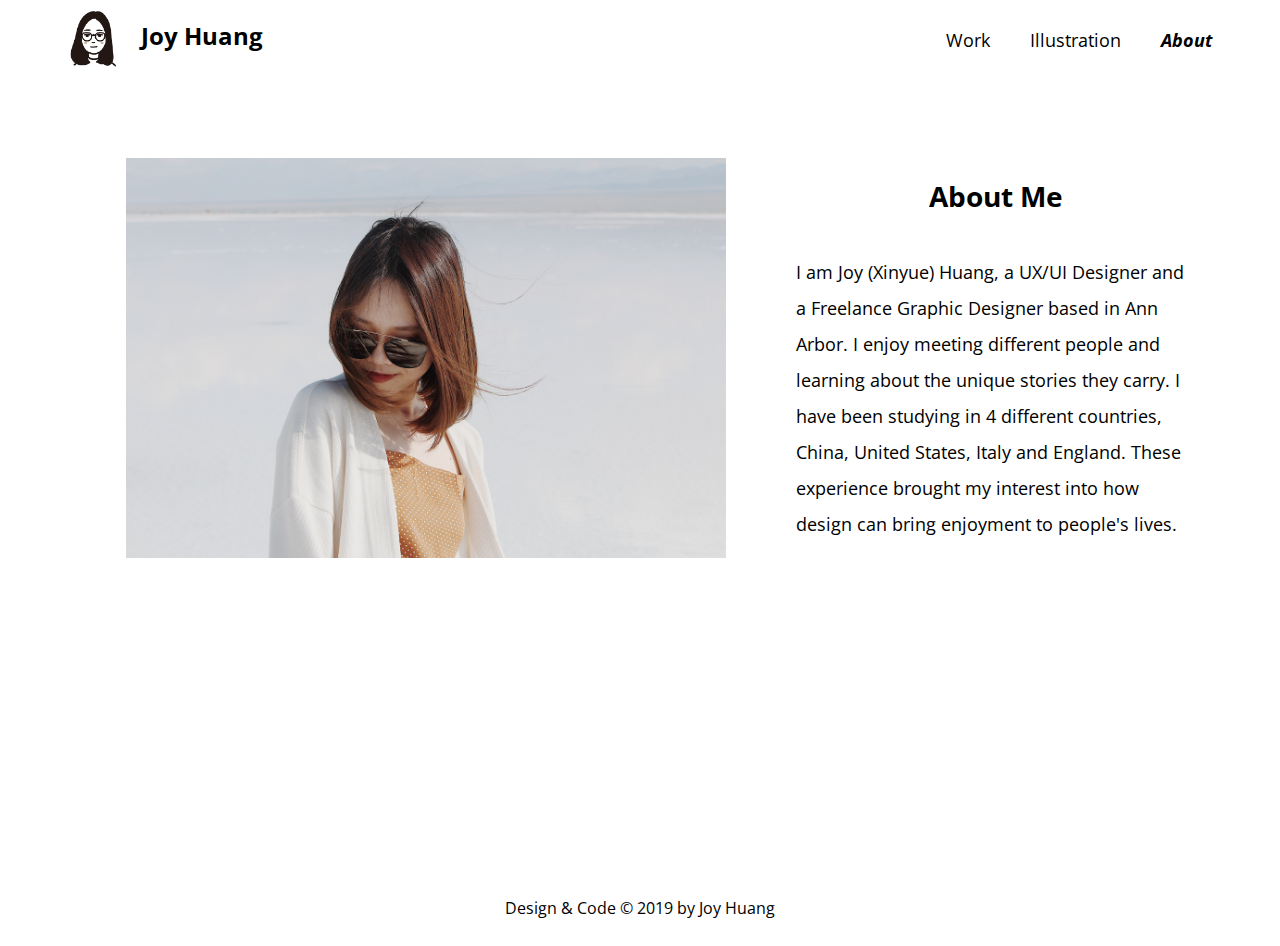
==== about.html @ 2769eb12 "fix axe violations" ====
<!DOCTYPE html>
<html lang="en">
  <head>
    <meta charset="utf-8">
    <meta name="viewport" content="width=device-width, initial-scale=1">
    <title>Joy Huang | About</title>
    <link rel="stylesheet" href="css/default.css">
    <link rel="stylesheet" href="css/style.css">
    <link rel="stylesheet" href="https://fonts.googleapis.com/css?family=Open+Sans:400,600,700">
    <link rel="stylesheet" href="https://use.fontawesome.com/releases/v5.7.2/css/all.css" integrity="sha384-fnmOCqbTlWIlj8LyTjo7mOUStjsKC4pOpQbqyi7RrhN7udi9RwhKkMHpvLbHG9Sr" crossorigin="anonymous">
  </head>

  <!-- Global Site Tag (gtag.js) - Google Analytics -->
  <script async src="https://www.googletagmanager.com/gtag/js?id=UA-133416033-2"></script>
  <script>
    window.dataLayer = window.dataLayer || [];
    function gtag(){dataLayer.push(arguments);}
    gtag('js', new Date());

    gtag('config', 'UA-133416033-2');
  </script>

  <body>
    <!-- Header with Nav-->
    <div class="header_bar sticky" id="myHeader">

      <header class="header_left">
        <a href="index.html"><img class="logo" src="images/fav_icon.png" alt="joy_logo"></a>
        <a href="index.html"><h1>Joy Huang</h1></a>
      </header>

      <nav class="header_right">
        <ul>
          <li><a href="index.html">Work</a></li>
          <li><a href="illustrations.html">Illustration</a></li>
          <li><a class="active" href="about.html">About</a></li>
        </ul>
      </nav>

    </div>

    <!-- Hero Image -->
    <main>

      <div class="about" id="content">
        <img src="images/profile_pic.png" alt="Joy Huang Photo">
        <div class="about-text-container">
          <h2>About Me</h2>
          <p>I am Joy (Xinyue) Huang, a UX/UI Designer and a Freelance Graphic Designer based in Ann Arbor. I enjoy meeting different people and learning about the unique stories they carry. I have been studying in 4 different countries, China, United States, Italy and England. These experience brought my interest into how design can bring enjoyment to people's lives.</p>
        </div>

      </div>


    </main>


    <!-- Footer -->
    <footer class="footer">
      <div class="social">
        <a href="https://www.linkedin.com/in/xinyue-huang-71036084/"><i class="fab fa-linkedin-in" aria-label="a linkedin logo"></i></a>
        <a href="https://www.instagram.com/heybigjoy/"><i class="fab fa-instagram" aria-label="an instagram logo"></i></a>
        <a href="https://dribbble.com/heybigjoy"><i class="fab fa-dribbble" aria-label="a dribbble logo"></i></a>
        <a href="https://www.behance.net/heybigjoy"><i class="fab fa-behance" aria-label="a behance logo"></i></a>
        <a href="https://github.com/heybigjoy"><i class="fab fa-github" aria-label="a github logo"></i></a>
      </div>
      <p>Design & Code © 2019 by Joy Huang</p>
    </footer>

  </body>

  <script type="text/javascript">


  </script>

</html>
---- css/default.css ----
/* 
html5doctor.com Reset Stylesheet
v1.6.1
Last Updated: 2010-09-17
Author: Richard Clark - http://richclarkdesign.com 
Twitter: @rich_clark
*/

html, body, div, span, object, iframe,
h1, h2, h3, h4, h5, h6, p, blockquote, pre,
abbr, address, cite, code,
del, dfn, em, img, ins, kbd, q, samp,
small, strong, sub, sup, var,
b, i,
dl, dt, dd, ol, ul, li,
fieldset, form, label, legend,
table, caption, tbody, tfoot, thead, tr, th, td,
article, aside, canvas, details, figcaption, figure, 
footer, header, hgroup, menu, nav, section, summary,
time, mark, audio, video {
    margin:0;
    padding:0;
    border:0;
    outline:0;
    font-size:100%;
    vertical-align:baseline;
    background:transparent;
}

body {
    line-height:1;
}

article,aside,details,figcaption,figure,
footer,header,hgroup,menu,nav,section { 
	display:block;
}

nav ul {
    list-style:none;
}

blockquote, q {
    quotes:none;
}

blockquote:before, blockquote:after,
q:before, q:after {
    content:'';
    content:none;
}

a {
    margin:0;
    padding:0;
    font-size:100%;
    vertical-align:baseline;
    background:transparent;
}

/* change colours to suit your needs */
ins {
    background-color:#ff9;
    color:#000;
    text-decoration:none;
}

/* change colours to suit your needs */
mark {
    background-color:#ff9;
    color:#000; 
    font-style:italic;
    font-weight:bold;
}

del {
    text-decoration: line-through;
}

abbr[title], dfn[title] {
    border-bottom:1px dotted;
    cursor:help;
}

table {
    border-collapse:collapse;
    border-spacing:0;
}

/* change border colour to suit your needs */
hr {
    display:block;
    height:1px;
    border:0;   
    border-top:1px solid #cccccc;
    margin:1em 0;
    padding:0;
}

input, select {
    vertical-align:middle;
}
---- css/style.css ----
header img{
  height:60px;
  padding-right: 20px;
}

* {
  font-family: 'Open Sans', sans-serif;
}

a {
  color: black;
  text-decoration: none;
}

.sticky {
  position: fixed;
  top: 0;
  width: 100%
}


.header_bar{
  display: flex;
  flex-direction: row;
  height: 80px;
  background-color: white;
  font-family: 'Open Sans', sans-serif;
  align-items: center;
  z-index: 999;
}

.header_left {
  display: flex;
  flex-direction: row;
  font-size: 1.5em;
  padding-left: 5%;
}

.header_left h1{
  padding-top: 15px;
}

.header_right {
  margin-left: auto;
  padding-right: 3%;
}

.header_right *{
  display: flex;
  align-items: baseline;
  flex-direction: row;
  list-style-type: none;
  font-size: 18px;
  padding:10px 10px;
  text-decoration: none;
}

/*.hero-image{
  background-image: url("../images/background.png");
  background-repeat: no-repeat;
  background-position: center;
  background-size: cover;
}*/

.hero-text {
  text-align: center;
  position: absolute;
  top: 50%;
  left: 50%;
  transform: translate(-50%, -50%);
  color: black;
  font-family: 'Open Sans', sans-serif;
  font-size: 28px;
  line-height: 60px;
  font-weight: 700;
  letter-spacing: -.6px;
}

h2 {
  text-align: center;
  display: block;
  font-size: 18px;
  font-weight: 700;
}

.hero-image h2{
  margin-top: 500px;
  padding-top: 50px;
  padding-bottom: 50px;
}

.work{
  text-align: center;
  justify-content: center;
}

.work h2{
  padding-top: 100px;
  padding-bottom: 50px;
  font-size: 28px;
  text-align: center;
}

.container {
  display:grid;
  padding-left: 5%;
  padding-right: 5%;
  cursor: pointer;
  height:800px;
  perspective: 600;
  margin-top: 2%;
  grid-template-columns: 1fr 1fr 1fr 1fr;
  grid-auto-rows: 1fr 1fr;
  grid-gap: 2.5rem;
  /*max-width: 1100px;
  position: relative;*/
}

.filterDiv:hover, filterDiv:focus{
  transform: rotateY(180deg);
}

.filterDiv {
  height: 100%;
  width: 100%;
  transform-style: preserve-3d;
  transition: all 1s ease-in-out;
  display: none;
}

.filterDiv .side {
  background-image: url("../images/my_day_cover.png");
  background-size:cover;
  background-repeat: no-repeat;
  background-position: center;
  max-height: 360px;
  max-width: 500px;
  backface-visibility: hidden;
  border-radius: 10px;
  height: 100%;
  position: absolute;
  overflow: hidden;
  width: 100%;
}

.filterDiv .back *{
  padding:20px 20px;
  line-height: 50px;
  text-align: center;
}
.filterDiv .back {
  max-height: 360px;
  max-width: 500px;
  color: #FFFFFF;
  border-radius: 10px;
  height: 100%;
  position: absolute;
  overflow: hidden;
  width: 100%;
  transform: rotateY(180deg)
}

.myBtnContainer{
  display: flex;
  flex-direction: row;
  justify-content: center;
  text-align: center;
}

.btn {
  border: none;
  outline: none;
  padding: 20px 20px;
  cursor: pointer;
  font-size: 18px;
  justify-content: center;
}

.btn:hover{
  text-decoration: underline;
}

.btn.active{
  font-style: italic;
}


/*.filterDiv {
  background-color: #2196F3;
  color: #ffffff;
  width: 100px;
  line-height: 100px;
  text-align: center;
  margin: 2px;
  display: none; Hidden by default
}*/

/* The "show" class is added to the filtered elements */
.show {
  display: block;
}

footer {
  display: block;
  margin-top: 10%;
  padding: 10px;
}

footer *{
  justify-content: center;
  text-align: center;
  padding: 10px;
  margin-bottom: 10px;
}

.social {
  display: flex;
  flex-direction: row;
  justify-content: center;
  margin-top: 80px;
  height:50px;
}

.social * {
  font-size: 24px;
  line-height: 24px;
}


/* Slideshow container */
.slideshow-container {
  max-width: 1000px;
  max-height: 330px;
  position: relative;
  margin-top:50px;
  margin-left: auto;
  margin-right: auto;
}

/* Hide the images by default */
.mySlides {
  display: none;
}

.mySlides img{
  display:block;
  max-width: 1000px;
  max-height: 330px;
  margin-left: auto;
  margin-right: auto;
}
/* Next & previous buttons */
.prev, .next {
  cursor: pointer;
  position: absolute;
  top: 50%;
  width: auto;
  margin-top: -22px;
  padding: 16px;
  color: black;
  font-weight: bold;
  font-size: 18px;
  transition: 0.6s ease;
  border-radius: 0 3px 3px 0;
  user-select: none;
}

/* Position the "next button" to the right */
.next {
  right: 0;
  border-radius: 3px 0 0 3px;
}

/* On hover, add a black background color with a little bit see-through */
.prev:hover, .next:hover {
  background-color: rgba(0,0,0,0.8);
}

/* Caption text */
.text {
  color: black;
  font-size: 15px;
  position: absolute;
  bottom: 8px;
  width: 100%;
  text-align: center;
}

/* Number text (1/3 etc) */
.numbertext {
  color: black;
  font-size: 12px;
  padding: 8px 12px;
  position: absolute;
  top: 0;
}

/* The dots/bullets/indicators */
.dot {
  cursor: pointer;
  height: 10px;
  width: 10px;
  margin: 0 2px;
  background-color: #bbb;
  border-radius: 50%;
  display: inline-block;
  transition: background-color 0.6s ease;
}

.active {
  font-weight: 700;
  font-style: italic;
}

.dot.active, .dot:hover {
  background-color: #717171;
}

/* Fading animation */
.fade {
  -webkit-animation-name: fade;
  -webkit-animation-duration: 1.5s;
  animation-name: fade;
  animation-duration: 1.5s;
}

@-webkit-keyframes fade {
  from {opacity: .4}
  to {opacity: 1}
}

@keyframes fade {
  from {opacity: .4}
  to {opacity: 1}
}

.about {
  display:flex;
  flex-direction: row;
  margin-top: 10%;
  padding: 30px;
  justify-content: center;
}

.about img{
  display: block;
  margin-left: 5%;
  max-height: 400px;
  max-width: 600px;
}

.about-text-container{
  max-width: 400px;
  max-height: 400px;
  margin-left: 50px;
  font-size: 18px;
  line-height: 36px;
  padding:20px;
}

.about-text-container h2 {
  padding-bottom: 40px;
  font-size: 28px;
}

.parallax {
  /* The image used */
  background-image: url("../images/myday_parallax.png");

  /* Set a specific height */
  min-height: 700px;

  /* Create the parallax scrolling effect */
  background-attachment: fixed;
  background-position: center;
  background-repeat: no-repeat;
  background-size: cover;
}

.caption{
  position: absolute;
  left: 20%;
  top: 40%;
  max-width: 30%;
  text-align: left;
  color: #000;
}

.caption h2{
  font-weight: 700;
  font-size: 5em;
  color: #74A2D6;
  padding-bottom: 20px;
}

.caption p{
  font-weight: 400;
  font-size: 15px;
  line-height: 26px;
  color: grey;
  padding-top: 20px;
}

.scrolling-content{
  height:1000px;
  background-color:white;
  font-size:15px;
  line-height: 26px;
  color: grey;
  padding: 10%;
}

.scrolling-content img {
  display: block;
  max-width: 80%;
  padding: 5%;
  margin-left: auto;
  margin-right: auto;
}

.scrolling-content h2 {
  display: block;
  margin:10%;
  text-align: center;
  font-size: 50px;
  font-weight: 700;
  color: #74A2D6;
}
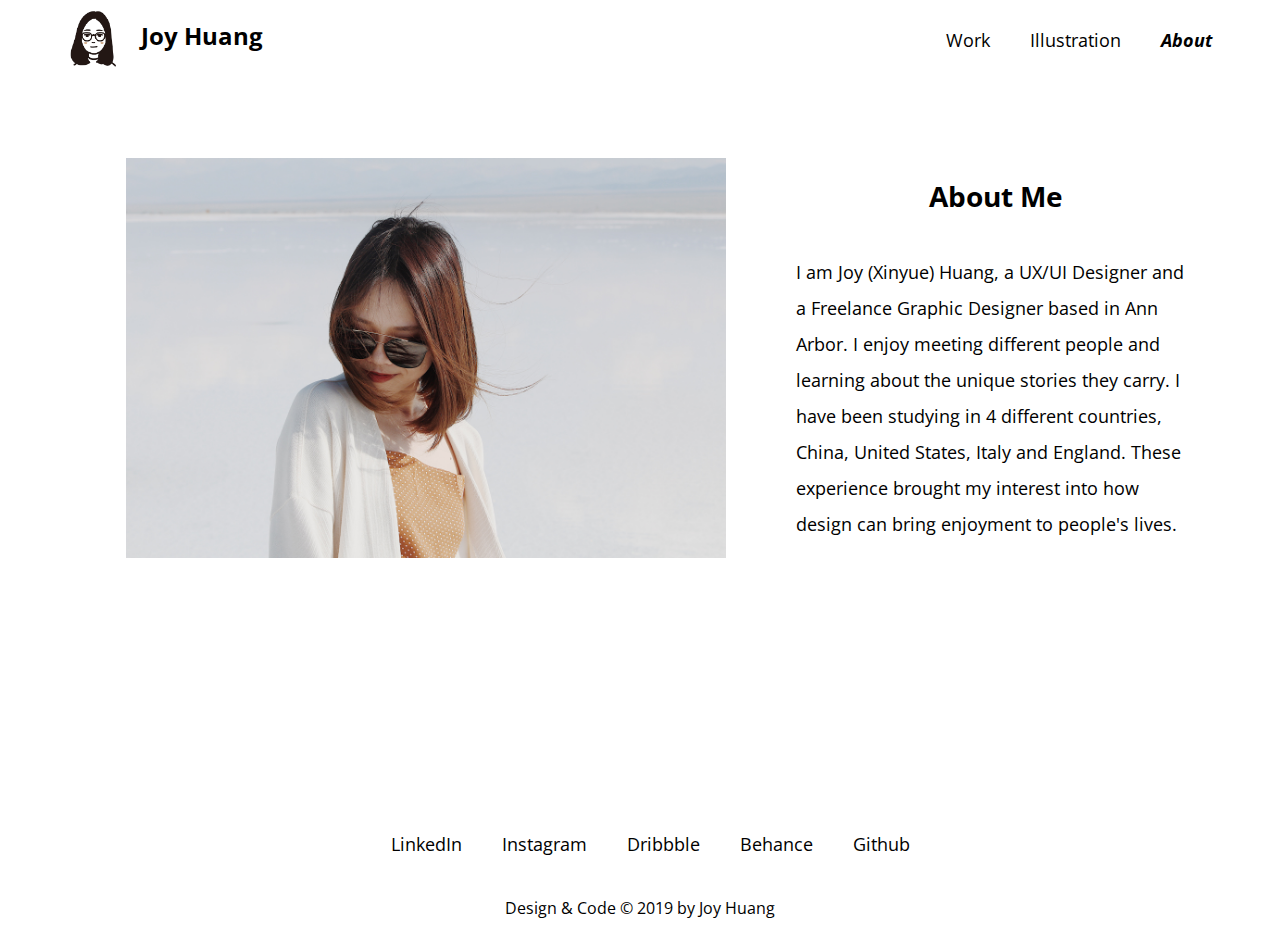
==== commit c82803b9: "fix violations" ====
--- a/about.html
+++ b/about.html
@@ -1,6 +1,16 @@
 <!DOCTYPE html>
 <html lang="en">
   <head>
+    <!-- Global Site Tag (gtag.js) - Google Analytics -->
+    <script async src="https://www.googletagmanager.com/gtag/js?id=UA-133416033-2"></script>
+    <script>
+      window.dataLayer = window.dataLayer || [];
+      function gtag(){dataLayer.push(arguments);}
+      gtag('js', new Date());
+
+      gtag('config', 'UA-133416033-2');
+    </script>
+
     <meta charset="utf-8">
     <meta name="viewport" content="width=device-width, initial-scale=1">
     <title>Joy Huang | About</title>
@@ -10,23 +20,15 @@
     <link rel="stylesheet" href="https://use.fontawesome.com/releases/v5.7.2/css/all.css" integrity="sha384-fnmOCqbTlWIlj8LyTjo7mOUStjsKC4pOpQbqyi7RrhN7udi9RwhKkMHpvLbHG9Sr" crossorigin="anonymous">
   </head>
 
-  <!-- Global Site Tag (gtag.js) - Google Analytics -->
-  <script async src="https://www.googletagmanager.com/gtag/js?id=UA-133416033-2"></script>
-  <script>
-    window.dataLayer = window.dataLayer || [];
-    function gtag(){dataLayer.push(arguments);}
-    gtag('js', new Date());
+  <body>
+    <a class="skip-main" href="#main">Skip to main content</a>
 
-    gtag('config', 'UA-133416033-2');
-  </script>
-
-  <body>
     <!-- Header with Nav-->
     <div class="header_bar sticky" id="myHeader">
 
       <header class="header_left">
         <a href="index.html"><img class="logo" src="images/fav_icon.png" alt="joy_logo"></a>
-        <a href="index.html"><h1>Joy Huang</h1></a>
+        <h1>Joy Huang</h1>
       </header>
 
       <nav class="header_right">
@@ -40,11 +42,11 @@
     </div>
 
     <!-- Hero Image -->
-    <main>
+    <main  id="main">
 
-      <div class="about" id="content">
+      <div class="about">
         <img src="images/profile_pic.png" alt="Joy Huang Photo">
-        <div class="about-text-container">
+        <div class="about-text-container" tabindex="0">
           <h2>About Me</h2>
           <p>I am Joy (Xinyue) Huang, a UX/UI Designer and a Freelance Graphic Designer based in Ann Arbor. I enjoy meeting different people and learning about the unique stories they carry. I have been studying in 4 different countries, China, United States, Italy and England. These experience brought my interest into how design can bring enjoyment to people's lives.</p>
         </div>
@@ -58,11 +60,11 @@
     <!-- Footer -->
     <footer class="footer">
       <div class="social">
-        <a href="https://www.linkedin.com/in/xinyue-huang-71036084/"><i class="fab fa-linkedin-in" aria-label="a linkedin logo"></i></a>
-        <a href="https://www.instagram.com/heybigjoy/"><i class="fab fa-instagram" aria-label="an instagram logo"></i></a>
-        <a href="https://dribbble.com/heybigjoy"><i class="fab fa-dribbble" aria-label="a dribbble logo"></i></a>
-        <a href="https://www.behance.net/heybigjoy"><i class="fab fa-behance" aria-label="a behance logo"></i></a>
-        <a href="https://github.com/heybigjoy"><i class="fab fa-github" aria-label="a github logo"></i></a>
+        <a href="https://www.linkedin.com/in/xinyue-huang-71036084/"><i class="fab fa-linkedin-in" aria-label="a linkedin logo"></i>LinkedIn</a>
+        <a href="https://www.instagram.com/heybigjoy/"><i class="fab fa-instagram" aria-label="an instagram logo"></i>Instagram</a>
+        <a href="https://dribbble.com/heybigjoy"><i class="fab fa-dribbble" aria-label="a dribbble logo"></i>Dribbble</a>
+        <a href="https://www.behance.net/heybigjoy"><i class="fab fa-behance" aria-label="a behance logo"></i>Behance</a>
+        <a href="https://github.com/heybigjoy"><i class="fab fa-github" aria-label="a github logo"></i>Github</a>
       </div>
       <p>Design & Code © 2019 by Joy Huang</p>
     </footer>
--- a/css/style.css
+++ b/css/style.css
@@ -10,6 +10,33 @@
 a {
   color: black;
   text-decoration: none;
+}
+
+a.skip-main {
+  left:-999px;
+  position:absolute;
+  top:auto;
+  width:1px;
+  height:1px;
+  overflow:hidden;
+  z-index:-999;
+}
+
+a.skip-main:focus, a.skip-main:active {
+  color: white;
+  background-color:#2e3546;
+  left: auto;
+  top: auto;
+  width: 30%;
+  height: auto;
+  overflow:auto;
+  margin: 10px 35%;
+  padding:5px;
+  border-radius: 15px;
+  border:4px solid yellow;
+  text-align:center;
+  font-size:1.2em;
+  z-index:1000;
 }
 
 .sticky {
@@ -53,6 +80,11 @@
   font-size: 18px;
   padding:10px 10px;
   text-decoration: none;
+}
+
+a.active {
+  font-weight: 700;
+  font-style: italic;
 }
 
 /*.hero-image{
@@ -116,7 +148,11 @@
   position: relative;*/
 }
 
-.filterDiv:hover, filterDiv:focus{
+.filterDiv:hover{
+  transform: rotateY(180deg);
+}
+
+.filterDiv:focus {
   transform: rotateY(180deg);
 }
 
@@ -129,7 +165,6 @@
 }
 
 .filterDiv .side {
-  background-image: url("../images/my_day_cover.png");
   background-size:cover;
   background-repeat: no-repeat;
   background-position: center;
@@ -141,6 +176,7 @@
   position: absolute;
   overflow: hidden;
   width: 100%;
+  box-shadow: 0 4px 8px 0 rgba(0, 0, 0, 0.1), 0 6px 20px 0 rgba(0, 0, 0, 0.05);
 }
 
 .filterDiv .back *{
@@ -151,7 +187,7 @@
 .filterDiv .back {
   max-height: 360px;
   max-width: 500px;
-  color: #FFFFFF;
+  color: black;
   border-radius: 10px;
   height: 100%;
   position: absolute;
@@ -176,24 +212,14 @@
   justify-content: center;
 }
 
-.btn:hover{
+.btn:hover {
   text-decoration: underline;
 }
 
-.btn.active{
+.btn.active {
+  font-weight: 700;
   font-style: italic;
 }
-
-
-/*.filterDiv {
-  background-color: #2196F3;
-  color: #ffffff;
-  width: 100px;
-  line-height: 100px;
-  text-align: center;
-  margin: 2px;
-  display: none; Hidden by default
-}*/
 
 /* The "show" class is added to the filtered elements */
 .show {
@@ -211,6 +237,11 @@
   text-align: center;
   padding: 10px;
   margin-bottom: 10px;
+}
+
+.social a{
+  font-size: 18px;
+  padding-right: 10px;
 }
 
 .social {
@@ -307,12 +338,7 @@
   transition: background-color 0.6s ease;
 }
 
-.active {
-  font-weight: 700;
-  font-style: italic;
-}
-
-.dot.active, .dot:hover {
+.dot.active, .dot:hover, .dot:focus {
   background-color: #717171;
 }
 
@@ -387,17 +413,20 @@
 }
 
 .caption h2{
+  text-align: left;
   font-weight: 700;
   font-size: 5em;
-  color: #74A2D6;
+  color: #09287c;
+  padding-left: 0;
   padding-bottom: 20px;
 }
 
 .caption p{
+  text-align: left;
   font-weight: 400;
   font-size: 15px;
   line-height: 26px;
-  color: grey;
+  color: black;
   padding-top: 20px;
 }
 
@@ -406,7 +435,7 @@
   background-color:white;
   font-size:15px;
   line-height: 26px;
-  color: grey;
+  color: black;
   padding: 10%;
 }
 
@@ -424,5 +453,5 @@
   text-align: center;
   font-size: 50px;
   font-weight: 700;
-  color: #74A2D6;
-}
+  color: #09287c;
+}
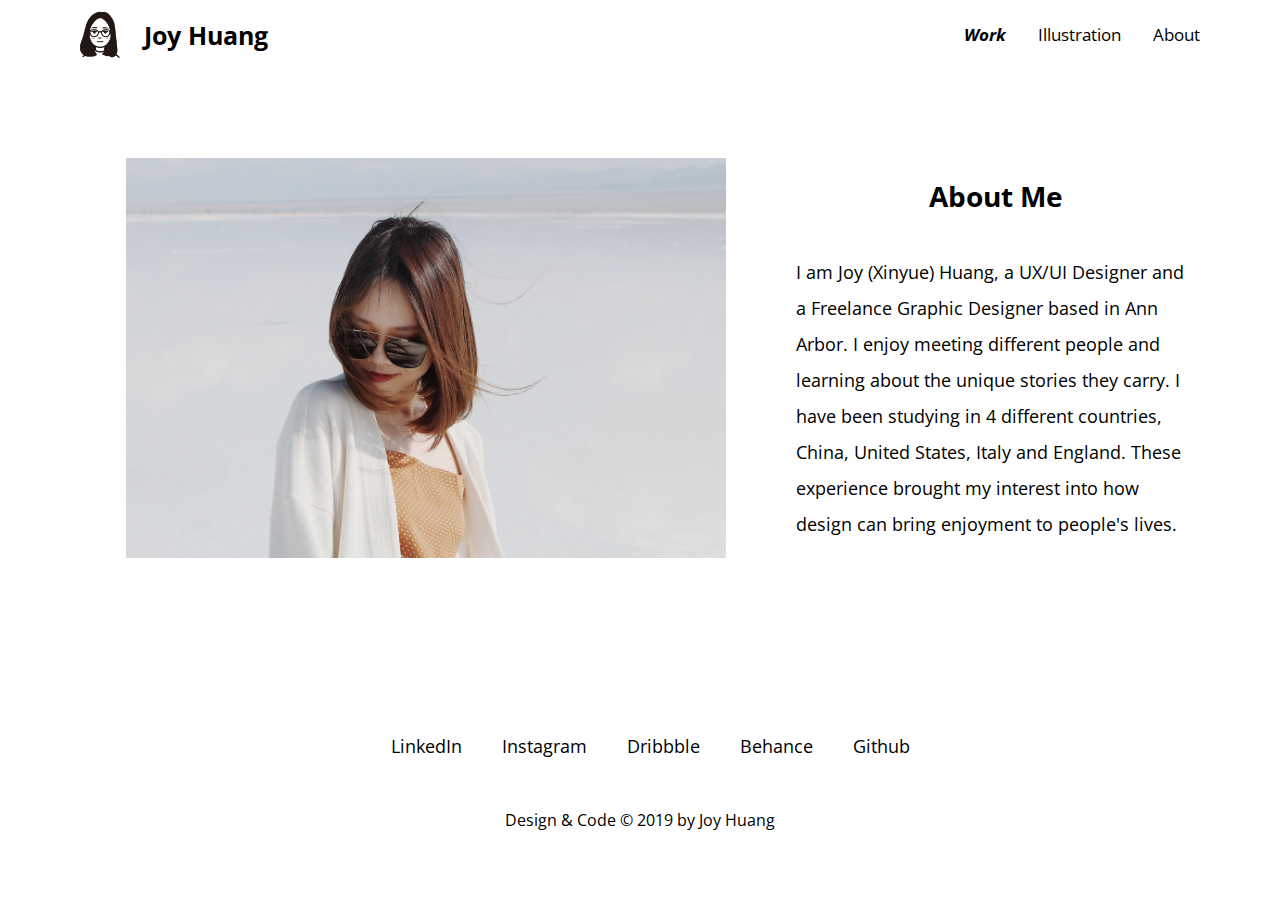
==== commit ecf0b0fb: "responsive changes" ====
--- a/about.html
+++ b/about.html
@@ -24,19 +24,20 @@
     <a class="skip-main" href="#main">Skip to main content</a>
 
     <!-- Header with Nav-->
-    <div class="header_bar sticky" id="myHeader">
+    <div class="header_bar sticky">
 
-      <header class="header_left">
-        <a href="index.html"><img class="logo" src="images/fav_icon.png" alt="joy_logo"></a>
+      <header class="left">
+        <a href="index.html"><img class="logo" src="images/fav_icon.png" alt="joy's logo"></a>
         <h1>Joy Huang</h1>
       </header>
 
-      <nav class="header_right">
-        <ul>
-          <li><a href="index.html">Work</a></li>
-          <li><a href="illustrations.html">Illustration</a></li>
-          <li><a class="active" href="about.html">About</a></li>
-        </ul>
+      <nav class="right" id="myTopnav">
+        <a class="active" href="index.html">Work</a>
+        <a href="illustrations.html">Illustration</a>
+        <a href="about.html">About</a>
+        <a href="javascript:void(0);" class="icon" onclick="hamburgerMenu()">
+          <i class="fa fa-bars"></i>
+        </a>
       </nav>
 
     </div>
@@ -52,7 +53,6 @@
         </div>
 
       </div>
-
 
     </main>
 
@@ -71,9 +71,17 @@
 
   </body>
 
-  <script type="text/javascript">
+  <script>
 
-
+  /* Toggle between adding and removing the "responsive" class to topnav when the user clicks on the icon */
+    function hamburgerMenu() {
+      var x = document.getElementById("myTopnav");
+      if (x.className === "right") {
+        x.className += " responsive";
+      } else {
+        x.className = "right";
+      }
+    }
   </script>
 
 </html>
--- a/css/style.css
+++ b/css/style.css
@@ -5,6 +5,8 @@
 
 * {
   font-family: 'Open Sans', sans-serif;
+  font-size: 18px;
+  line-height: 36px;
 }
 
 a {
@@ -39,60 +41,85 @@
   z-index:1000;
 }
 
+.header_bar {
+  display: flex;
+  flex-direction: row;
+  align-items: center;
+  background-color: white;
+  z-index: 999;
+}
+
+.left {
+  margin-right: auto;
+  margin-left: 5%;
+  display: flex;
+  flex-direction: row;
+  float:left;
+  align-items: center;
+}
+
+.left img {
+  display: block;
+  height: 50px;
+  width: 50px;
+  padding:10px;
+}
+
+.left h1{
+  font-size: 25px;
+  text-align: left;
+  padding:10px;
+  margin: 0;
+}
+
+.right {
+  margin-right: 5%;
+  margin-left: auto;
+  background-color: white;
+  overflow: hidden;
+  display:flex;
+  flex-direction: row;
+  float:right;
+}
+
+/* Style the links inside the navigation bar */
+.right a {
+  display: block;
+  color: black;
+  text-align: center;
+  padding: 14px 16px;
+  text-decoration: none;
+  font-size: 17px;
+}
+
+/* Change the color of links on hover */
+.right a:hover {
+  text-decoration: underline;
+}
+
+/* Add an active class to highlight the current page */
+.active {
+  background-color: white;
+  color: black;
+  font-size: 700;
+  font-style: italic;
+}
+
+/* Hide the link that should open and close the topnav on small screens */
+.right .icon {
+  display: none;
+}
+
 .sticky {
   position: fixed;
   top: 0;
   width: 100%
 }
 
-
-.header_bar{
-  display: flex;
-  flex-direction: row;
-  height: 80px;
-  background-color: white;
-  font-family: 'Open Sans', sans-serif;
-  align-items: center;
-  z-index: 999;
-}
-
-.header_left {
-  display: flex;
-  flex-direction: row;
-  font-size: 1.5em;
-  padding-left: 5%;
-}
-
-.header_left h1{
-  padding-top: 15px;
-}
-
-.header_right {
-  margin-left: auto;
-  padding-right: 3%;
-}
-
-.header_right *{
-  display: flex;
-  align-items: baseline;
-  flex-direction: row;
-  list-style-type: none;
-  font-size: 18px;
-  padding:10px 10px;
-  text-decoration: none;
-}
-
 a.active {
   font-weight: 700;
   font-style: italic;
 }
-
-/*.hero-image{
-  background-image: url("../images/background.png");
-  background-repeat: no-repeat;
-  background-position: center;
-  background-size: cover;
-}*/
 
 .hero-text {
   text-align: center;
@@ -111,7 +138,7 @@
 h2 {
   text-align: center;
   display: block;
-  font-size: 18px;
+  font-size: 28px;
   font-weight: 700;
 }
 
@@ -129,9 +156,19 @@
 .work h2{
   padding-top: 100px;
   padding-bottom: 50px;
-  font-size: 28px;
-  text-align: center;
-}
+  text-align: center;
+}
+
+.illustration{
+  padding:100px;
+  padding-bottom: 0;
+  text-align: center;
+}
+
+.illustration h2 {
+  padding-bottom: 50px;
+}
+
 
 .container {
   display:grid;
@@ -206,6 +243,7 @@
 .btn {
   border: none;
   outline: none;
+  background-color: white;
   padding: 20px 20px;
   cursor: pointer;
   font-size: 18px;
@@ -228,8 +266,9 @@
 
 footer {
   display: block;
-  margin-top: 10%;
-  padding: 10px;
+  padding: 20px;
+  margin-top: 20px;
+
 }
 
 footer *{
@@ -455,3 +494,144 @@
   font-weight: 700;
   color: #09287c;
 }
+
+
+
+/*For mobiles*/
+@media only screen and (max-width: 600px) {
+  .header_bar {
+    align-items: flex-start;
+  }
+  .right {
+    display:block;
+    float:right;
+  }
+
+  .right a {
+    display: none;
+  }
+
+  .right a.icon {
+    padding-top: 25px;
+    float: right;
+    display: block;
+  }
+
+  .right.responsive {
+    position: relative;
+  }
+
+  .right.responsive a {
+    float: none;
+    display: block;
+    text-align: right;
+  }
+
+  .right.responsive a:first-child {
+    margin-top: 40px;
+  }
+
+  .right.responsive a.icon {
+    position: absolute;
+    right: 0;
+    top: 0;
+    margin-top: 0;
+  }
+
+  .container {
+    display:grid;
+    padding-left: 5%;
+    padding-right: 5%;
+    cursor: pointer;
+    height:1000px;
+    perspective: 600;
+    margin-top: 2%;
+    grid-template-columns: 1fr 1fr;
+    grid-gap: 2rem;
+    align-items: center;
+    /*max-width: 1100px;
+    position: relative;*/
+  }
+
+  .filterDiv {
+    margin-left: auto;
+    margin-right: auto;
+  }
+
+  .filterDiv .side {
+    max-height: 80%;
+    max-width: 100%;
+  }
+
+  .filterDiv .back {
+    max-height: 80%;
+    max-width: 100%;
+  }
+
+  footer * {
+    justify-content: center;
+    text-align: center;
+    padding: 0px;
+    padding-top: 10px;
+    margin-bottom: 0px;
+  }
+
+  .social a {
+    font-size: 10px;
+  }
+
+  footer p{
+    font-size: 10px;
+    margin-top: 10px;
+  }
+
+  .slideshow-container {
+    position: relative;
+    margin-top: 200px;
+    max-width: 300px;
+  }
+
+  .mySlides img{
+    display: block;
+    max-width: 300px;
+    margin-left: auto;
+    margin-right: auto;
+    align-items: center;
+  }
+
+  .about {
+    display:flex;
+    flex-direction: column;
+  }
+
+  .about img{
+    display: block;
+    margin-left: auto;
+    margin-right: auto;
+    width: 100%;
+    height: auto;
+  }
+
+  .about-text-container{
+    margin-left: auto;
+    margin-right: auto;
+    font-size: 18px;
+    line-height: 36px;
+    padding:0;
+  }
+
+  .about-text-container h2 {
+    padding-top: 40px;
+    padding-bottom: 40px;
+    font-size: 28px;
+  }
+
+
+/*For tablets*/
+@media only screen and (min-width: 600px) {
+
+
+/*For desktop*/
+@media only screen and (min-width: 992px){
+
+}
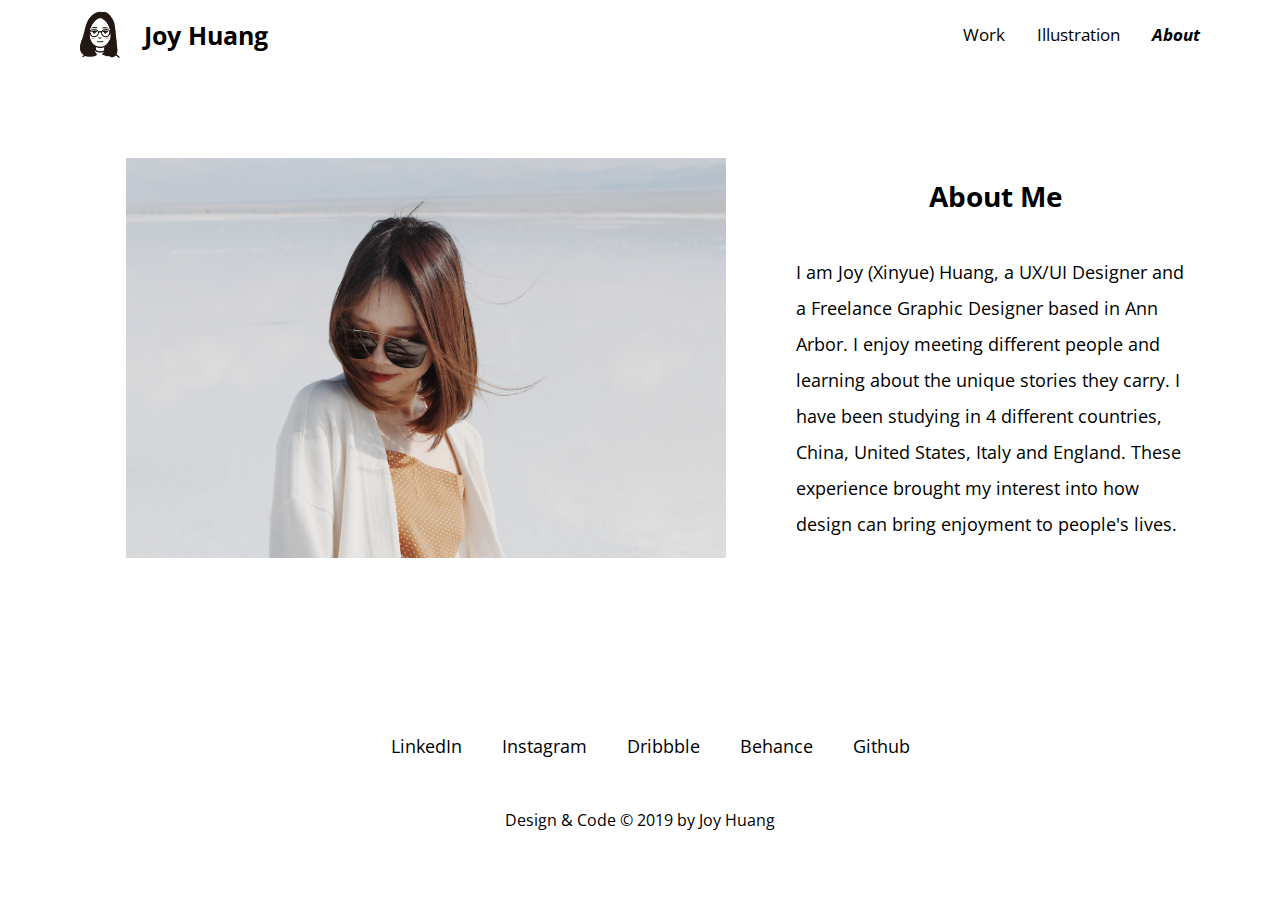
==== commit 17822848: "violation check" ====
--- a/about.html
+++ b/about.html
@@ -32,10 +32,10 @@
       </header>
 
       <nav class="right" id="myTopnav">
-        <a class="active" href="index.html">Work</a>
+        <a href="index.html">Work</a>
         <a href="illustrations.html">Illustration</a>
-        <a href="about.html">About</a>
-        <a href="javascript:void(0);" class="icon" onclick="hamburgerMenu()">
+        <a class="active" href="about.html">About</a>
+        <a href="javascript:void(0);" class="icon" onclick="hamburgerMenu()">Menu
           <i class="fa fa-bars"></i>
         </a>
       </nav>
@@ -60,28 +60,29 @@
     <!-- Footer -->
     <footer class="footer">
       <div class="social">
-        <a href="https://www.linkedin.com/in/xinyue-huang-71036084/"><i class="fab fa-linkedin-in" aria-label="a linkedin logo"></i>LinkedIn</a>
-        <a href="https://www.instagram.com/heybigjoy/"><i class="fab fa-instagram" aria-label="an instagram logo"></i>Instagram</a>
-        <a href="https://dribbble.com/heybigjoy"><i class="fab fa-dribbble" aria-label="a dribbble logo"></i>Dribbble</a>
-        <a href="https://www.behance.net/heybigjoy"><i class="fab fa-behance" aria-label="a behance logo"></i>Behance</a>
-        <a href="https://github.com/heybigjoy"><i class="fab fa-github" aria-label="a github logo"></i>Github</a>
+        <a href="https://www.linkedin.com/in/xinyue-huang-71036084/"><i class="fab fa-linkedin-in"></i>LinkedIn</a>
+        <a href="https://www.instagram.com/heybigjoy/"><i class="fab fa-instagram"></i>Instagram</a>
+        <a href="https://dribbble.com/heybigjoy"><i class="fab fa-dribbble"></i>Dribbble</a>
+        <a href="https://www.behance.net/heybigjoy"><i class="fab fa-behance"></i>Behance</a>
+        <a href="https://github.com/heybigjoy"><i class="fab fa-github"></i>Github</a>
       </div>
       <p>Design & Code © 2019 by Joy Huang</p>
     </footer>
 
+    <script>
+
+    /* Toggle between adding and removing the "responsive" class to topnav when the user clicks on the icon */
+      function hamburgerMenu() {
+        var x = document.getElementById("myTopnav");
+        if (x.className === "right") {
+          x.className += " responsive";
+        } else {
+          x.className = "right";
+        }
+      }
+    </script>
+
   </body>
 
-  <script>
-
-  /* Toggle between adding and removing the "responsive" class to topnav when the user clicks on the icon */
-    function hamburgerMenu() {
-      var x = document.getElementById("myTopnav");
-      if (x.className === "right") {
-        x.className += " responsive";
-      } else {
-        x.className = "right";
-      }
-    }
-  </script>
 
 </html>
--- a/css/style.css
+++ b/css/style.css
@@ -351,7 +351,7 @@
   color: black;
   font-size: 15px;
   position: absolute;
-  bottom: 8px;
+  bottom: -38px;
   width: 100%;
   text-align: center;
 }
@@ -587,7 +587,7 @@
 
   .slideshow-container {
     position: relative;
-    margin-top: 200px;
+    margin-top: 50px;
     max-width: 300px;
   }
 
